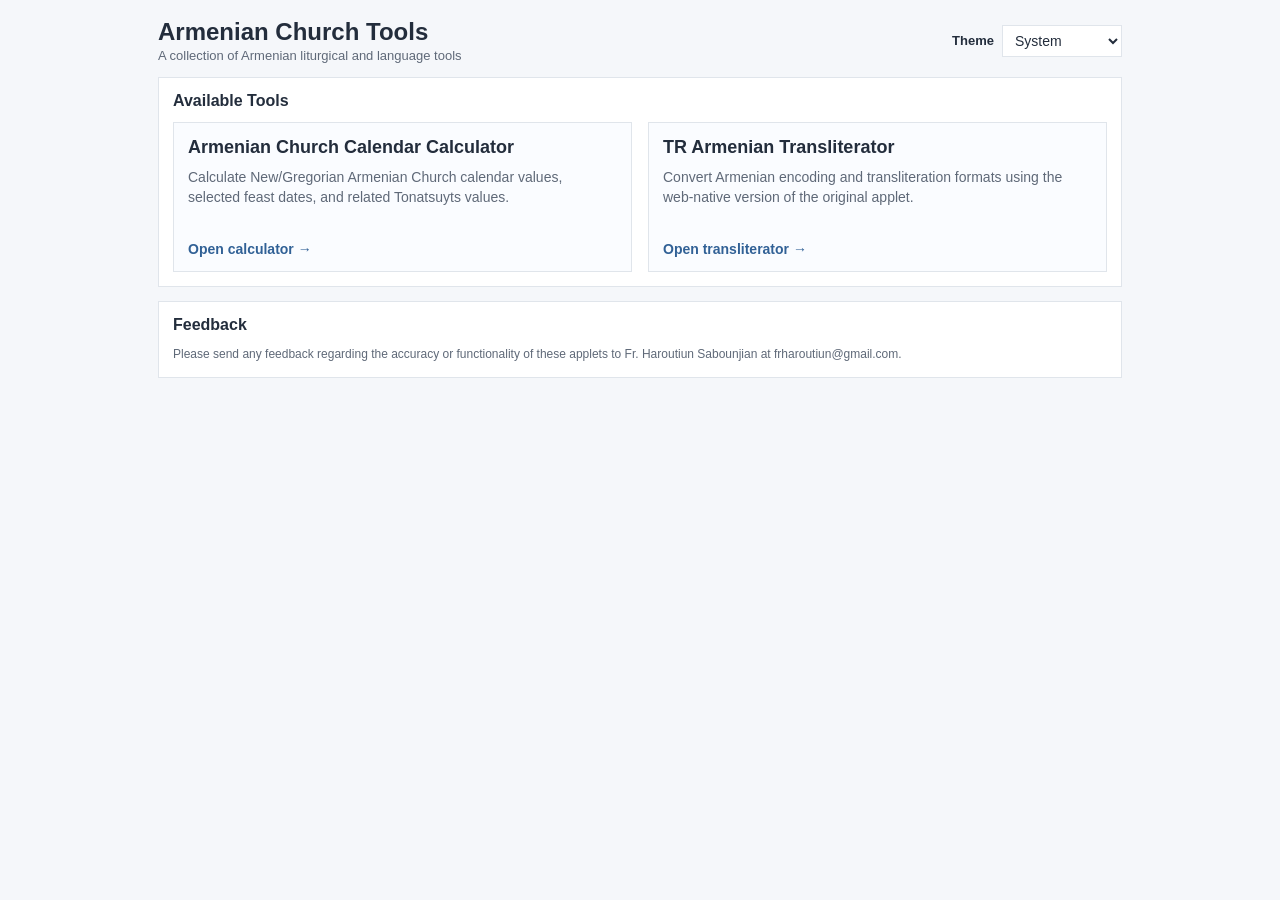
==== index.html @ aabeb117 "Add files via upload" ====
<!doctype html>
<html lang="en">
<head>
  <meta charset="utf-8">
  <meta name="viewport" content="width=device-width, initial-scale=1">
  <meta name="color-scheme" content="light dark">
  <script>
    (function () {
      try {
        var saved = localStorage.getItem("toolsTheme") || "system";
        var systemDark = window.matchMedia && window.matchMedia("(prefers-color-scheme: dark)").matches;
        var effective = saved === "dark" || (saved === "system" && systemDark) ? "dark" : "light";
        document.documentElement.setAttribute("data-theme", saved);
        document.documentElement.setAttribute("data-effective-theme", effective);
      } catch (error) {
        document.documentElement.setAttribute("data-theme", "system");
        document.documentElement.setAttribute("data-effective-theme", "light");
      }
    }());
  </script>
  <title>Armenian Church Tools</title>
  <link rel="stylesheet" href="styles-v4.css?v=2026-04-24-directlinks">
</head>
<body>
  <main class="app home-app">
    <header class="header">
      <div class="title-block">
        <h1>Armenian Church Tools</h1>
        <p id="subtitle">A collection of Armenian liturgical and language tools</p>
      </div>

      <div class="header-actions">
        <div class="theme-controls" aria-label="Color theme controls">
          <label for="themeSelect">Theme</label>
          <select id="themeSelect" aria-label="Choose color theme">
            <option value="system">System</option>
            <option value="light">Light</option>
            <option value="dark">Dark</option>
          </select>
        </div>
      </div>
    </header>

    <section class="card intro-card" aria-labelledby="tools-heading">
      <h2 id="tools-heading">Available Tools</h2>
      <div class="tool-grid">
        <a class="tool-card" href="https://frharoutiun.github.io/armenian-church-calendar/">
          <span class="tool-title">Armenian Church Calendar Calculator</span>
          <span class="tool-description">Calculate New/Gregorian Armenian Church calendar values, selected feast dates, and related Tonatsuyts values.</span>
          <span class="tool-action">Open calculator →</span>
        </a>

        <a class="tool-card" href="https://frharoutiun.github.io/TR/">
          <span class="tool-title">TR Armenian Transliterator</span>
          <span class="tool-description">Convert Armenian encoding and transliteration formats using the web-native version of the original applet.</span>
          <span class="tool-action">Open transliterator →</span>
        </a>
      </div>
    </section>

    <section class="card notes" aria-labelledby="feedback-heading">
      <h2 id="feedback-heading">Feedback</h2>
      <p>Please send any feedback regarding the accuracy or functionality of these applets to Fr. Haroutiun Sabounjian at frharoutiun@gmail.com.</p>
    </section>
  </main>

  <script src="app-v4.js?v=2026-04-24-directlinks"></script>
</body>
</html>
---- styles-v4.css ----
html:root {
  --background: rgb(245, 247, 250);
  --card-background: white;
  --header-text: rgb(35, 45, 60);
  --muted-text: rgb(95, 105, 120);
  --accent: rgb(49, 97, 150);
  --grid: rgb(224, 229, 235);
  --info-bg: rgb(238, 244, 252);
  --info-border: rgb(190, 210, 235);
  --tile-background: rgb(250, 252, 255);
  --field-background: white;
  --button-background: rgb(239, 239, 239);
  color-scheme: light;
}

html[data-effective-theme="dark"],
html.theme-dark {
  --background: rgb(20, 24, 31);
  --card-background: rgb(31, 37, 47);
  --header-text: rgb(235, 239, 245);
  --muted-text: rgb(180, 190, 204);
  --accent: rgb(142, 188, 238);
  --grid: rgb(70, 80, 96);
  --info-bg: rgb(43, 57, 76);
  --info-border: rgb(86, 111, 143);
  --tile-background: rgb(36, 43, 55);
  --field-background: rgb(24, 29, 37);
  --button-background: rgb(43, 51, 65);
  color-scheme: dark;
}

* { box-sizing: border-box; }
html, body { margin: 0; padding: 0; }

body {
  background: var(--background);
  color: var(--header-text);
  font-family: "Noto Sans Armenian", "Noto Sans", "Segoe UI", Arial, sans-serif;
  font-size: 14px;
  transition: background-color 150ms ease, color 150ms ease;
}

.app {
  max-width: 1000px;
  margin: 0 auto;
  padding: 18px;
}

.header {
  display: flex;
  justify-content: space-between;
  gap: 12px;
  margin-bottom: 14px;
  align-items: center;
  flex-wrap: wrap;
}

.title-block {
  flex: 1 1 420px;
  min-width: 260px;
}

.title-block h1 {
  margin: 0;
  font-size: 24px;
  font-weight: 700;
}

#subtitle {
  margin: 2px 0 0;
  color: var(--muted-text);
  font-size: 13px;
}

.header-actions {
  display: flex;
  align-items: center;
  justify-content: flex-end;
  gap: 10px;
  flex-wrap: wrap;
}

.theme-controls {
  display: grid;
  grid-template-columns: auto 120px;
  gap: 8px;
  align-items: center;
}

.theme-controls label {
  font-weight: 700;
  font-size: 13px;
}

.theme-controls select {
  height: 32px;
  border: 1px solid var(--grid);
  background: var(--field-background);
  color: var(--header-text);
  font: inherit;
  padding: 0 8px;
}

.card {
  background: var(--card-background);
  border: 1px solid var(--grid);
  padding: 14px;
  margin-bottom: 14px;
}

.card h2 {
  font-size: 16px;
  margin: 0 0 12px;
}

.intro-text {
  margin: 0 0 14px;
  color: var(--muted-text);
  line-height: 1.4;
}

.tool-grid {
  display: grid;
  grid-template-columns: repeat(2, minmax(0, 1fr));
  gap: 16px;
}

.tool-card {
  display: flex;
  flex-direction: column;
  gap: 10px;
  min-height: 150px;
  padding: 14px;
  border: 1px solid var(--grid);
  background: var(--tile-background);
  color: var(--header-text);
  text-decoration: none;
}

.tool-card:hover {
  border-color: var(--accent);
}

.tool-title {
  font-size: 18px;
  font-weight: 700;
}

.tool-description {
  color: var(--muted-text);
  line-height: 1.4;
  flex: 1;
}

.tool-action {
  color: var(--accent);
  font-weight: 700;
}

.notes p {
  margin: 0;
  color: var(--muted-text);
  font-size: 12px;
  line-height: 1.4;
}

@media (max-width: 760px) {
  .tool-grid { grid-template-columns: 1fr; }
  .header { align-items: flex-start; }
  .header-actions { justify-content: flex-start; }
}
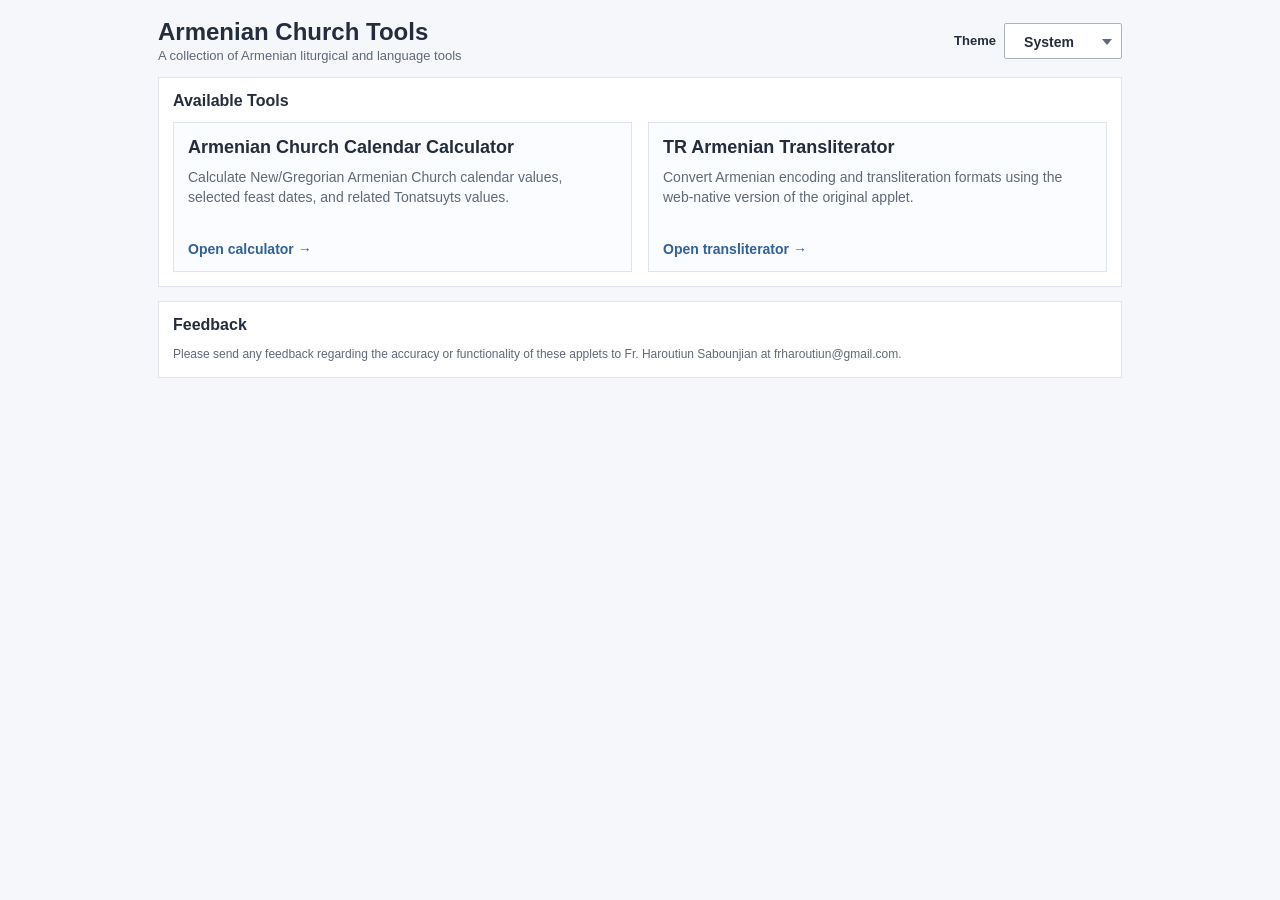
==== commit 4d22dedf: "Add files via upload" ====
--- a/index.html
+++ b/index.html
@@ -19,7 +19,7 @@
     }());
   </script>
   <title>Armenian Church Tools</title>
-  <link rel="stylesheet" href="styles-v4.css?v=2026-04-24-directlinks">
+  <link rel="stylesheet" href="styles-v4.css?v=2026-04-25-home-outline-match">
 </head>
 <body>
   <main class="app home-app">
@@ -32,11 +32,13 @@
       <div class="header-actions">
         <div class="theme-controls" aria-label="Color theme controls">
           <label for="themeSelect">Theme</label>
-          <select id="themeSelect" aria-label="Choose color theme">
-            <option value="system">System</option>
-            <option value="light">Light</option>
-            <option value="dark">Dark</option>
-          </select>
+          <div class="theme-select-wrap">
+            <select id="themeSelect" aria-label="Choose color theme">
+              <option value="system">System</option>
+              <option value="light">Light</option>
+              <option value="dark">Dark</option>
+            </select>
+          </div>
         </div>
       </div>
     </header>
@@ -44,7 +46,7 @@
     <section class="card intro-card" aria-labelledby="tools-heading">
       <h2 id="tools-heading">Available Tools</h2>
       <div class="tool-grid">
-        <a class="tool-card" href="https://frharoutiun.github.io/armenian-church-calendar/">
+        <a class="tool-card" href="https://frharoutiun.github.io/Armenian-Church-Calendar/">
           <span class="tool-title">Armenian Church Calendar Calculator</span>
           <span class="tool-description">Calculate New/Gregorian Armenian Church calendar values, selected feast dates, and related Tonatsuyts values.</span>
           <span class="tool-action">Open calculator →</span>
@@ -64,6 +66,6 @@
     </section>
   </main>
 
-  <script src="app-v4.js?v=2026-04-24-directlinks"></script>
+  <script src="app-v4.js?v=2026-04-25-home-outline-match"></script>
 </body>
 </html>
--- a/styles-v4.css
+++ b/styles-v4.css
@@ -10,6 +10,9 @@
   --tile-background: rgb(250, 252, 255);
   --field-background: white;
   --button-background: rgb(239, 239, 239);
+    --header-control-width: 118px;
+  --header-control-height: 36px;
+  --control-arrow-width: 28px;
   color-scheme: light;
 }
 
@@ -82,7 +85,7 @@
 
 .theme-controls {
   display: grid;
-  grid-template-columns: auto 120px;
+  grid-template-columns: auto var(--header-control-width);
   gap: 8px;
   align-items: center;
 }
@@ -92,13 +95,47 @@
   font-size: 13px;
 }
 
+.theme-select-wrap {
+  position: relative;
+  width: var(--header-control-width);
+  height: var(--header-control-height);
+}
+
+.theme-select-wrap::after {
+  content: "";
+  position: absolute;
+  right: 10px;
+  top: 50%;
+  transform: translateY(-35%);
+  width: 0;
+  height: 0;
+  border-left: 5px solid transparent;
+  border-right: 5px solid transparent;
+  border-top: 6px solid var(--muted-text);
+  pointer-events: none;
+}
+
 .theme-controls select {
-  height: 32px;
-  border: 1px solid var(--grid);
+  width: 100%;
+  height: 100%;
+  border: 1px solid rgb(170, 178, 188);
   background: var(--field-background);
   color: var(--header-text);
-  font: inherit;
-  padding: 0 8px;
+  font-family: inherit;
+  font-size: 14px;
+  font-weight: 700;
+  line-height: var(--header-control-height);
+  padding: 0 var(--control-arrow-width) 0 0;
+  text-align: center;
+  text-align-last: center;
+  -webkit-appearance: none;
+  appearance: none;
+  border-radius: 2px;
+}
+
+.theme-controls select:focus {
+  outline: 2px solid var(--accent);
+  outline-offset: 2px;
 }
 
 .card {
@@ -169,3 +206,17 @@
   .header { align-items: flex-start; }
   .header-actions { justify-content: flex-start; }
 }
+
+
+@media (max-width: 760px) {
+  .title-block { flex-basis: auto; }
+  .theme-controls {
+    grid-template-columns: auto var(--header-control-width);
+  }
+}
+
+@media (max-width: 760px) and (orientation: landscape) {
+  .theme-controls {
+    grid-template-columns: auto var(--header-control-width);
+  }
+}
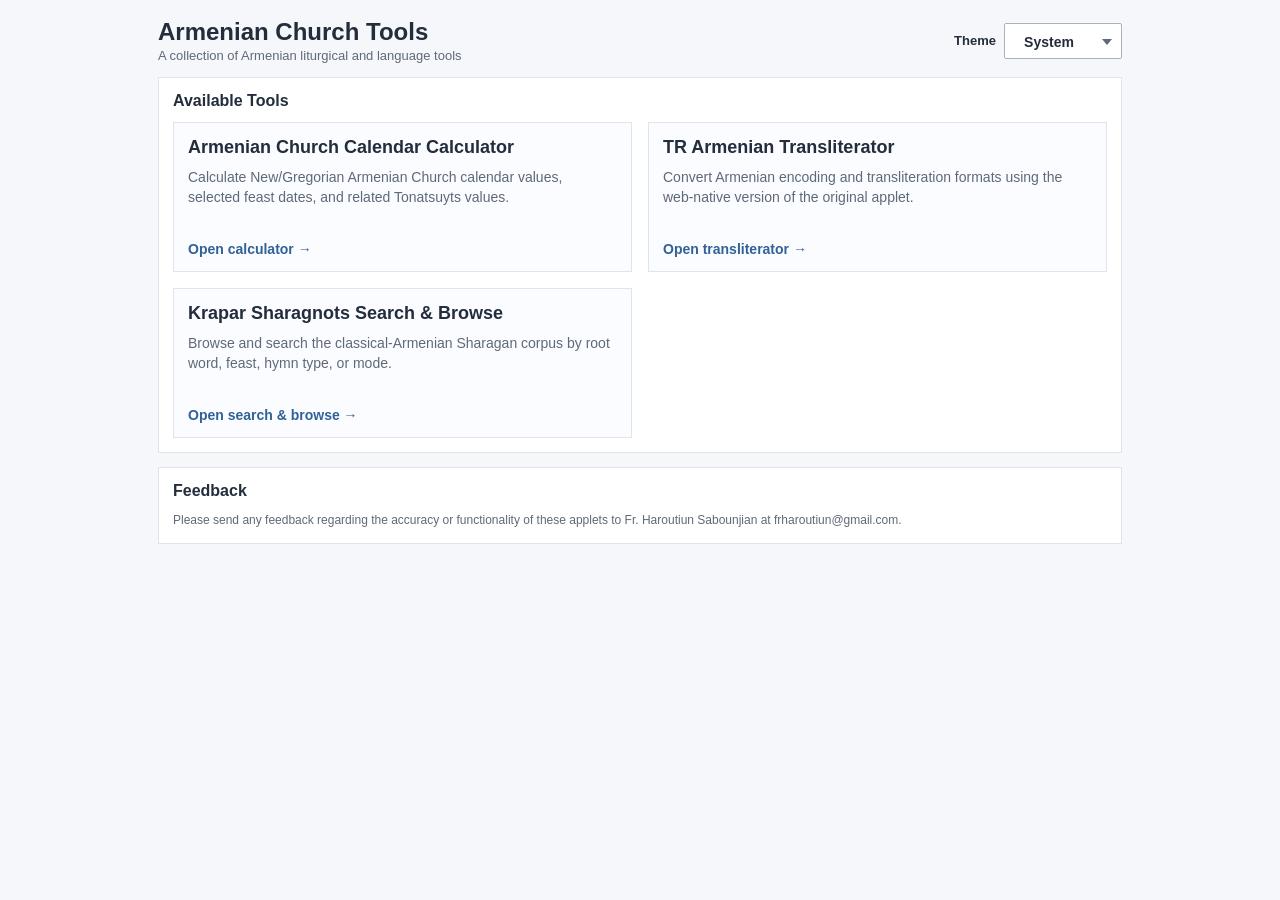
==== commit b0fb9c58: "Add Krapar Sharagnots Search & Browse tool New /sharagan/ tool: browses and searches the cleaned, co" ====
--- a/index.html
+++ b/index.html
@@ -57,6 +57,12 @@
           <span class="tool-description">Convert Armenian encoding and transliteration formats using the web-native version of the original applet.</span>
           <span class="tool-action">Open transliterator →</span>
         </a>
+
+        <a class="tool-card" href="./sharagan/">
+          <span class="tool-title">Krapar Sharagnots Search &amp; Browse</span>
+          <span class="tool-description">Browse and search the classical-Armenian Sharagan corpus by root word, feast, hymn type, or mode.</span>
+          <span class="tool-action">Open search & browse →</span>
+        </a>
       </div>
     </section>
 
